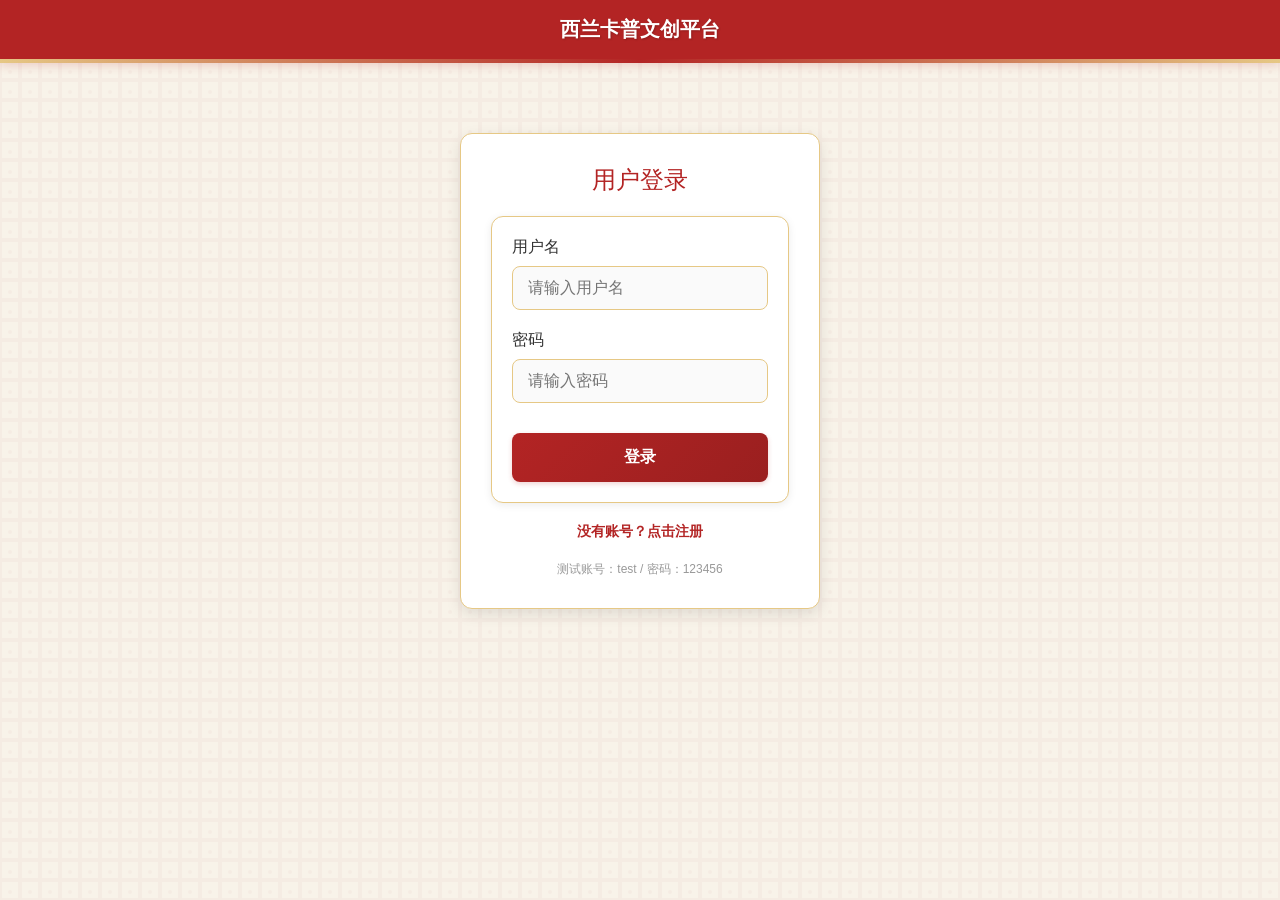
==== detail.html @ 6084dc37 "Add files via upload" ====
<!DOCTYPE html>
<html lang="zh-CN">
<head>
  <meta charset="UTF-8">
  <meta name="viewport" content="width=device-width, initial-scale=1.0">
  <title>作品详情 - 西兰卡普</title>
  <link rel="stylesheet" href="style.css">
</head>
<body>
  <!-- 顶部导航 -->
  <div class="header">
    <h1>作品详情</h1>
  </div>
  
  <!-- 主要内容 -->
  <div class="container" id="detailContainer">
    <!-- 内容由JS动态渲染 -->
  </div>

  <script src="script.js"></script>
</body>
</html>
---- style.css ----
/* 全局样式重置 */
* {
  margin: 0;
  padding: 0;
  box-sizing: border-box;
  font-family: "Microsoft Yahei", sans-serif;
}

/* 西兰卡普花纹背景定义 */
body {
  background-color: #f8f3e9;
  min-height: 100vh;
  padding-bottom: 60px;
  /* 西兰卡普暗纹背景 */
  background-image: 
    url("data:image/svg+xml,%3Csvg width='20' height='20' viewBox='0 0 20 20' xmlns='http://www.w3.org/2000/svg'%3E%3Cpath d='M0 0h20v20H0V0zm2 2v16h16V2H2zm8 12a2 2 0 1 1 0-4 2 2 0 0 1 0 4z' fill='%23b32424' fill-opacity='0.03' fill-rule='evenodd'/%3E%3C/svg%3E");
}

/* 西兰卡普主题色 */
:root {
  --xk-red: #b32424;
  --xk-yellow: #e6c885;
  --xk-blue: #2a558c;
  --xk-green: #4a7c59;
  --xk-bg: #f8f3e9;
  --xk-white: #ffffff;
}

/* 顶部导航栏（西兰卡普花纹边框） */
.header {
  background-color: var(--xk-red);
  color: white;
  padding: 16px 20px;
  text-align: center;
  position: sticky;
  top: 0;
  z-index: 999;
  /* 西兰卡普花纹下边框 */
  border-bottom: 4px solid;
  border-image: linear-gradient(90deg, var(--xk-yellow), var(--xk-red), var(--xk-yellow)) 1;
  box-shadow: 0 2px 10px rgba(179, 36, 36, 0.2);
}

.header h1 {
  font-size: 20px;
  font-weight: bold;
  text-shadow: 1px 1px 2px rgba(0,0,0,0.2);
}

/* 容器 */
.container {
  max-width: 750px;
  margin: 0 auto;
  padding: 20px;
}

/* 西兰卡普标题模块（带花纹装饰） */
.title-box {
  margin: 30px 0 20px;
  position: relative;
}

.title-box::before {
  content: "";
  position: absolute;
  left: 0;
  top: 12px;
  width: 8px;
  height: 24px;
  background-color: var(--xk-red);
  border-radius: 4px;
}

.main-title {
  font-size: 24px;
  color: #333;
  font-weight: bold;
  display: inline-block;
  margin-left: 15px;
  font-family: "SimHei", sans-serif;
}

.sub-title {
  font-size: 22px;
  color: var(--xk-red);
  margin-left: 10px;
  font-family: "SimHei", sans-serif;
}

.divider {
  width: 100px;
  height: 3px;
  background: linear-gradient(90deg, var(--xk-red), var(--xk-yellow));
  margin: 10px 0 20px 15px;
  border-radius: 3px;
}

.section-desc {
  font-size: 14px;
  color: #666;
  margin-left: 25px;
  font-style: italic;
}

/* 西兰卡普作品卡片（带花纹边框） */
.product-list {
  display: flex;
  flex-direction: column;
  gap: 20px;
  margin-top: 20px;
}

.product-item {
  background-color: var(--xk-white);
  border-radius: 12px;
  padding: 15px;
  box-shadow: 0 2px 8px rgba(0,0,0,0.08);
  cursor: pointer;
  transition: all 0.3s;
  /* 西兰卡普花纹边框 */
  border: 1px solid var(--xk-yellow);
  position: relative;
  overflow: hidden;
}

.product-item::after {
  content: "";
  position: absolute;
  top: 0;
  right: 0;
  width: 40px;
  height: 40px;
  background-image: url("data:image/svg+xml,%3Csvg width='40' height='40' viewBox='0 0 40 40' xmlns='http://www.w3.org/2000/svg'%3E%3Cpath d='M10 10h20v20H10V10zm5 5h10v10H15V15z' fill='%23e6c885' fill-opacity='0.2'/%3E%3C/svg%3E");
  opacity: 0.5;
}

.product-item:hover {
  transform: translateY(-2px);
  box-shadow: 0 5px 15px rgba(179, 36, 36, 0.1);
  border-color: var(--xk-red);
}

.product-card {
  display: flex;
  align-items: center;
}

.product-img {
  width: 80px;
  height: 80px;
  border-radius: 8px;
  object-fit: cover;
  margin-right: 15px;
  border: 2px solid var(--xk-yellow);
}

.product-info {
  flex: 1;
}

.product-name {
  font-size: 16px;
  font-weight: bold;
  color: #333;
  margin-bottom: 5px;
  font-family: "SimHei", sans-serif;
}

/* 不同纹样类型不同标签色 */
.product-tag {
  font-size: 12px;
  padding: 2px 8px;
  border-radius: 4px;
  display: inline-block;
  margin-bottom: 5px;
  font-weight: 500;
}

.tag-四十八勾 {
  background-color: rgba(179, 36, 36, 0.1);
  color: var(--xk-red);
}

.tag-阳雀花 {
  background-color: rgba(74, 124, 89, 0.1);
  color: var(--xk-green);
}

.tag-岩墙花 {
  background-color: rgba(42, 85, 140, 0.1);
  color: var(--xk-blue);
}

.tag-椅子花 {
  background-color: rgba(230, 200, 133, 0.1);
  color: #8a6d3b;
}

.tag-其他 {
  background-color: rgba(102, 102, 102, 0.1);
  color: #666;
}

.product-desc {
  font-size: 14px;
  color: #666;
  margin-bottom: 5px;
  display: -webkit-box;
  -webkit-line-clamp: 1;
  -webkit-box-orient: vertical;
  overflow: hidden;
}

.product-author {
  font-size: 12px;
  color: #999;
}

/* 空状态提示（带西兰卡普图标） */
.empty-tip {
  text-align: center;
  padding: 50px 0;
  font-size: 16px;
  color: #999;
}

.empty-tip::before {
  content: "🎨";
  font-size: 40px;
  display: block;
  margin-bottom: 10px;
}

/* 发布页样式（西兰卡普风格） */
.upload-box {
  width: 100%;
  height: 200px;
  background-color: var(--xk-white);
  border-radius: 12px;
  display: flex;
  align-items: center;
  justify-content: center;
  margin-bottom: 20px;
  overflow: hidden;
  cursor: pointer;
  box-shadow: 0 2px 8px rgba(0,0,0,0.08);
  border: 2px dashed var(--xk-yellow);
  transition: border-color 0.3s;
}

.upload-box:hover {
  border-color: var(--xk-red);
}

.upload-img {
  width: 100%;
  height: 100%;
  object-fit: cover;
}

.upload-tip {
  display: flex;
  flex-direction: column;
  align-items: center;
  color: #999;
}

.upload-tip .icon {
  font-size: 40px;
  color: var(--xk-red);
  margin-bottom: 5px;
}

.form-box {
  background-color: var(--xk-white);
  border-radius: 12px;
  padding: 20px;
  margin-bottom: 30px;
  box-shadow: 0 2px 8px rgba(0,0,0,0.08);
  border: 1px solid var(--xk-yellow);
}

.form-item {
  margin-bottom: 20px;
}

.form-item:last-child {
  margin-bottom: 0;
}

.label {
  font-size: 16px;
  color: #333;
  margin-bottom: 8px;
  display: block;
  font-weight: 500;
  font-family: "SimHei", sans-serif;
}

.input, .textarea, .select {
  width: 100%;
  padding: 12px 15px;
  border: 1px solid var(--xk-yellow);
  border-radius: 8px;
  font-size: 16px;
  color: #333;
  background-color: #fafafa;
  transition: border-color 0.3s;
}

.input:focus, .textarea:focus, .select:focus {
  outline: none;
  border-color: var(--xk-red);
  box-shadow: 0 0 0 2px rgba(179, 36, 36, 0.1);
}

.textarea {
  min-height: 120px;
  resize: none;
}

/* 按钮样式（西兰卡普渐变） */
.btn {
  width: 100%;
  padding: 14px 0;
  border: none;
  border-radius: 8px;
  font-size: 16px;
  font-weight: bold;
  cursor: pointer;
  transition: all 0.3s;
  font-family: "SimHei", sans-serif;
}

.primary-btn {
  background: linear-gradient(135deg, var(--xk-red), #9a1f1f);
  color: white;
  box-shadow: 0 2px 5px rgba(179, 36, 36, 0.2);
}

.primary-btn:hover {
  background: linear-gradient(135deg, #9a1f1f, var(--xk-red));
  transform: translateY(-1px);
  box-shadow: 0 4px 8px rgba(179, 36, 36, 0.3);
}

.primary-btn:disabled {
  background: #ccc;
  cursor: not-allowed;
  transform: none;
  box-shadow: none;
}

/* 详情页样式 */
.detail-img {
  width: 100%;
  border-radius: 12px;
  margin-bottom: 20px;
  border: 3px solid var(--xk-yellow);
  box-shadow: 0 3px 10px rgba(0,0,0,0.1);
}

.info-box {
  background-color: var(--xk-white);
  border-radius: 12px;
  padding: 20px;
  box-shadow: 0 2px 8px rgba(0,0,0,0.08);
  border: 1px solid var(--xk-yellow);
}

.info-item {
  margin-bottom: 15px;
  display: flex;
}

.info-item:last-child {
  margin-bottom: 0;
}

.info-label {
  min-width: 80px;
  font-size: 16px;
  color: #666;
  font-weight: 500;
}

.info-value {
  font-size: 16px;
  color: #333;
  flex: 1;
}

/* 个人中心样式 */
.profile-card {
  background-color: var(--xk-white);
  border-radius: 12px;
  padding: 30px 20px;
  text-align: center;
  margin-bottom: 20px;
  box-shadow: 0 2px 8px rgba(0,0,0,0.08);
  border: 1px solid var(--xk-yellow);
  position: relative;
}

.profile-card::before {
  content: "";
  position: absolute;
  top: 0;
  left: 0;
  right: 0;
  height: 8px;
  background: linear-gradient(90deg, var(--xk-red), var(--xk-yellow), var(--xk-red));
  border-top-left-radius: 12px;
  border-top-right-radius: 12px;
}

.avatar {
  width: 80px;
  height: 80px;
  border-radius: 50%;
  margin: 0 auto 15px;
  object-fit: cover;
  border: 3px solid var(--xk-yellow);
}

.nickname {
  font-size: 18px;
  color: #333;
  font-weight: bold;
  font-family: "SimHei", sans-serif;
}

.publish-btn {
  margin: 20px 0;
}

.my-product-list {
  display: flex;
  flex-wrap: wrap;
  gap: 15px;
  margin-top: 20px;
}

.my-product-item {
  width: calc(50% - 7.5px);
  background-color: var(--xk-white);
  border-radius: 12px;
  overflow: hidden;
  box-shadow: 0 2px 8px rgba(0,0,0,0.08);
  border: 1px solid var(--xk-yellow);
  transition: all 0.3s;
}

.my-product-item:hover {
  transform: translateY(-2px);
  border-color: var(--xk-red);
  box-shadow: 0 5px 15px rgba(179, 36, 36, 0.1);
}

.my-product-img {
  width: 100%;
  height: 120px;
  object-fit: cover;
  border-bottom: 1px solid var(--xk-yellow);
}

.my-product-name {
  padding: 10px;
  font-size: 14px;
  color: #333;
  white-space: nowrap;
  overflow: hidden;
  text-overflow: ellipsis;
  font-family: "SimHei", sans-serif;
}

/* 底部导航（西兰卡普风格） */
.tab-bar {
  position: fixed;
  bottom: 0;
  left: 0;
  right: 0;
  background-color: var(--xk-white);
  display: flex;
  padding: 8px 0;
  border-top: 2px solid var(--xk-yellow);
  box-shadow: 0 -2px 10px rgba(0,0,0,0.05);
}

.tab-item {
  flex: 1;
  text-align: center;
  color: #666;
  text-decoration: none;
  transition: all 0.3s;
}

.tab-item.active {
  color: var(--xk-red);
}

.tab-icon {
  font-size: 20px;
  margin-bottom: 4px;
  display: block;
}

.tab-text {
  font-size: 12px;
  font-family: "SimHei", sans-serif;
}

/* 操作按钮组 */
.btn-group {
  display: flex;
  gap: 10px;
  margin-top: 20px;
}

.btn-group .btn {
  flex: 1;
}

.secondary-btn {
  background-color: var(--xk-white);
  color: var(--xk-red);
  border: 1px solid var(--xk-red);
}

.secondary-btn:hover {
  background-color: #fef5f5;
}

/* 西兰卡普文化小贴士 */
.culture-tip {
  background-color: rgba(230, 200, 133, 0.1);
  border-left: 4px solid var(--xk-yellow);
  padding: 10px 15px;
  margin: 20px 0;
  border-radius: 0 8px 8px 0;
}

.culture-tip p {
  font-size: 14px;
  color: #666;
  line-height: 1.6;
}
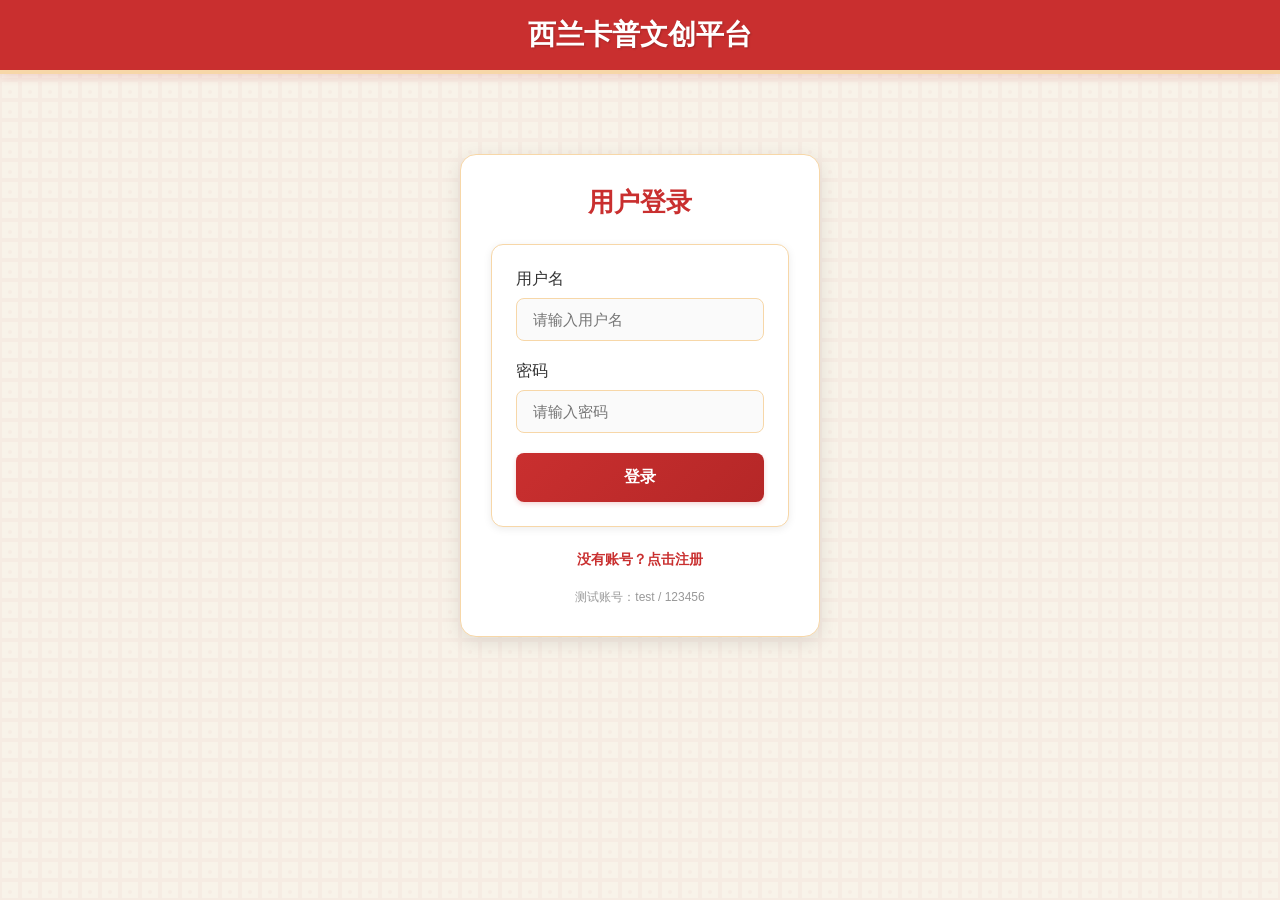
==== commit 38ffb9db: "Add files via upload" ====
--- a/detail.html
+++ b/detail.html
@@ -7,14 +7,23 @@
   <link rel="stylesheet" href="style.css">
 </head>
 <body>
-  <!-- 顶部导航 -->
   <div class="header">
     <h1>作品详情</h1>
   </div>
-  
-  <!-- 主要内容 -->
-  <div class="container" id="detailContainer">
-    <!-- 内容由JS动态渲染 -->
+
+  <div class="container">
+    <div id="detailContainer"></div>
+  </div>
+
+  <div class="tab-bar">
+    <a href="index.html" class="tab-item">
+      <span class="icon">🏠</span>
+      <span>首页</span>
+    </a>
+    <a href="profile.html" class="tab-item">
+      <span class="icon">👤</span>
+      <span>我的</span>
+    </a>
   </div>
 
   <script src="script.js"></script>
--- a/style.css
+++ b/style.css
@@ -1,547 +1,463 @@
-/* 全局样式重置 */
+/* 西兰卡普主题色（强制生效） */
+:root {
+  --xk-red: #c92f2f !important;
+  --xk-yellow: #f7d7a8 !important;
+  --xk-white: #ffffff !important;
+  --xk-bg: #f8f3e9 !important;
+  --xk-text: #333333 !important;
+}
+
+/* 全局重置 */
 * {
   margin: 0;
   padding: 0;
   box-sizing: border-box;
-  font-family: "Microsoft Yahei", sans-serif;
-}
-
-/* 西兰卡普花纹背景定义 */
+  font-family: "Microsoft YaHei", SimHei, sans-serif;
+}
+
+/* 页面背景（西兰卡普暗纹） */
 body {
-  background-color: #f8f3e9;
-  min-height: 100vh;
-  padding-bottom: 60px;
-  /* 西兰卡普暗纹背景 */
-  background-image: 
-    url("data:image/svg+xml,%3Csvg width='20' height='20' viewBox='0 0 20 20' xmlns='http://www.w3.org/2000/svg'%3E%3Cpath d='M0 0h20v20H0V0zm2 2v16h16V2H2zm8 12a2 2 0 1 1 0-4 2 2 0 0 1 0 4z' fill='%23b32424' fill-opacity='0.03' fill-rule='evenodd'/%3E%3C/svg%3E");
-}
-
-/* 西兰卡普主题色 */
-:root {
-  --xk-red: #b32424;
-  --xk-yellow: #e6c885;
-  --xk-blue: #2a558c;
-  --xk-green: #4a7c59;
-  --xk-bg: #f8f3e9;
-  --xk-white: #ffffff;
-}
-
-/* 顶部导航栏（西兰卡普花纹边框） */
+  background-color: var(--xk-bg) !important;
+  background-image: url("data:image/svg+xml,%3Csvg width='20' height='20' viewBox='0 0 20 20' xmlns='http://www.w3.org/2000/svg'%3E%3Cpath d='M0 0h20v20H0V0zm2 2v16h16V2H2zm8 12a2 2 0 1 1 0-4 2 2 0 0 1 0 4z' fill='%23c92f2f' fill-opacity='0.03' fill-rule='evenodd'/%3E%3C/svg%3E") !important;
+  color: var(--xk-text) !important;
+  padding-bottom: 70px !important;
+}
+
+/* 顶部红色导航栏（强制红色） */
 .header {
-  background-color: var(--xk-red);
-  color: white;
-  padding: 16px 20px;
-  text-align: center;
-  position: sticky;
-  top: 0;
-  z-index: 999;
-  /* 西兰卡普花纹下边框 */
-  border-bottom: 4px solid;
-  border-image: linear-gradient(90deg, var(--xk-yellow), var(--xk-red), var(--xk-yellow)) 1;
-  box-shadow: 0 2px 10px rgba(179, 36, 36, 0.2);
+  background-color: var(--xk-red) !important;
+  color: var(--xk-white) !important;
+  padding: 16px 20px !important;
+  text-align: center !important;
+  border-bottom: 4px solid var(--xk-yellow) !important;
+  box-shadow: 0 2px 10px rgba(201, 47, 47, 0.2) !important;
 }
 
 .header h1 {
-  font-size: 20px;
-  font-weight: bold;
-  text-shadow: 1px 1px 2px rgba(0,0,0,0.2);
+  font-size: 28px !important;
+  font-weight: bold !important;
+  text-shadow: 1px 1px 2px rgba(0,0,0,0.2) !important;
+  margin: 0 !important;
 }
 
 /* 容器 */
 .container {
-  max-width: 750px;
-  margin: 0 auto;
-  padding: 20px;
-}
-
-/* 西兰卡普标题模块（带花纹装饰） */
+  max-width: 750px !important;
+  margin: 30px auto !important;
+  padding: 0 20px !important;
+}
+
+/* 标题模块（带红色装饰） */
 .title-box {
-  margin: 30px 0 20px;
-  position: relative;
+  margin-bottom: 20px !important;
+  position: relative !important;
 }
 
 .title-box::before {
-  content: "";
-  position: absolute;
-  left: 0;
-  top: 12px;
-  width: 8px;
-  height: 24px;
-  background-color: var(--xk-red);
-  border-radius: 4px;
+  content: "" !important;
+  position: absolute !important;
+  left: 0 !important;
+  top: 12px !important;
+  width: 8px !important;
+  height: 24px !important;
+  background-color: var(--xk-red) !important;
+  border-radius: 4px !important;
 }
 
 .main-title {
-  font-size: 24px;
-  color: #333;
-  font-weight: bold;
-  display: inline-block;
-  margin-left: 15px;
-  font-family: "SimHei", sans-serif;
+  font-size: 26px !important;
+  color: var(--xk-text) !important;
+  font-weight: bold !important;
+  display: inline-block !important;
+  margin-left: 15px !important;
+  font-family: "SimHei", sans-serif !important;
 }
 
 .sub-title {
-  font-size: 22px;
-  color: var(--xk-red);
-  margin-left: 10px;
-  font-family: "SimHei", sans-serif;
+  font-size: 22px !important;
+  color: var(--xk-red) !important;
+  margin-left: 10px !important;
+  font-family: "SimHei", sans-serif !important;
 }
 
 .divider {
-  width: 100px;
-  height: 3px;
-  background: linear-gradient(90deg, var(--xk-red), var(--xk-yellow));
-  margin: 10px 0 20px 15px;
-  border-radius: 3px;
+  width: 100px !important;
+  height: 3px !important;
+  background: linear-gradient(90deg, var(--xk-red), var(--xk-yellow)) !important;
+  margin: 10px 0 20px 15px !important;
+  border-radius: 3px !important;
 }
 
 .section-desc {
-  font-size: 14px;
-  color: #666;
-  margin-left: 25px;
-  font-style: italic;
-}
-
-/* 西兰卡普作品卡片（带花纹边框） */
+  font-size: 14px !important;
+  color: #666 !important;
+  margin-left: 25px !important;
+  font-style: italic !important;
+}
+
+/* 文化小贴士（黄色边框） */
+.culture-tip {
+  background-color: rgba(247, 215, 168, 0.15) !important;
+  border-left: 4px solid var(--xk-yellow) !important;
+  padding: 12px 16px !important;
+  margin: 20px 0 !important;
+  border-radius: 0 8px 8px 0 !important;
+  font-size: 15px !important;
+  line-height: 1.6 !important;
+}
+
+/* 作品列表卡片（带黄色边框） */
 .product-list {
-  display: flex;
-  flex-direction: column;
-  gap: 20px;
-  margin-top: 20px;
+  display: flex !important;
+  flex-direction: column !important;
+  gap: 16px !important;
+  margin-top: 20px !important;
 }
 
 .product-item {
-  background-color: var(--xk-white);
-  border-radius: 12px;
-  padding: 15px;
-  box-shadow: 0 2px 8px rgba(0,0,0,0.08);
-  cursor: pointer;
-  transition: all 0.3s;
-  /* 西兰卡普花纹边框 */
-  border: 1px solid var(--xk-yellow);
-  position: relative;
-  overflow: hidden;
-}
-
-.product-item::after {
-  content: "";
-  position: absolute;
-  top: 0;
-  right: 0;
-  width: 40px;
-  height: 40px;
-  background-image: url("data:image/svg+xml,%3Csvg width='40' height='40' viewBox='0 0 40 40' xmlns='http://www.w3.org/2000/svg'%3E%3Cpath d='M10 10h20v20H10V10zm5 5h10v10H15V15z' fill='%23e6c885' fill-opacity='0.2'/%3E%3C/svg%3E");
-  opacity: 0.5;
+  background-color: var(--xk-white) !important;
+  border-radius: 12px !important;
+  padding: 16px !important;
+  box-shadow: 0 2px 8px rgba(0,0,0,0.08) !important;
+  cursor: pointer !important;
+  border: 1px solid var(--xk-yellow) !important;
+  transition: all 0.3s !important;
 }
 
 .product-item:hover {
-  transform: translateY(-2px);
-  box-shadow: 0 5px 15px rgba(179, 36, 36, 0.1);
-  border-color: var(--xk-red);
+  transform: translateY(-2px) !important;
+  box-shadow: 0 5px 15px rgba(201, 47, 47, 0.1) !important;
+  border-color: var(--xk-red) !important;
 }
 
 .product-card {
-  display: flex;
-  align-items: center;
+  display: flex !important;
+  align-items: center !important;
+  gap: 16px !important;
 }
 
 .product-img {
-  width: 80px;
-  height: 80px;
-  border-radius: 8px;
-  object-fit: cover;
-  margin-right: 15px;
-  border: 2px solid var(--xk-yellow);
+  width: 80px !important;
+  height: 80px !important;
+  border-radius: 8px !important;
+  object-fit: cover !important;
+  border: 2px solid var(--xk-yellow) !important;
 }
 
 .product-info {
-  flex: 1;
+  flex: 1 !important;
 }
 
 .product-name {
-  font-size: 16px;
-  font-weight: bold;
-  color: #333;
-  margin-bottom: 5px;
-  font-family: "SimHei", sans-serif;
-}
-
-/* 不同纹样类型不同标签色 */
+  font-size: 18px !important;
+  font-weight: bold !important;
+  color: var(--xk-text) !important;
+  margin-bottom: 6px !important;
+  font-family: "SimHei", sans-serif !important;
+}
+
+/* 纹样标签（分色） */
 .product-tag {
-  font-size: 12px;
-  padding: 2px 8px;
-  border-radius: 4px;
-  display: inline-block;
-  margin-bottom: 5px;
-  font-weight: 500;
+  font-size: 12px !important;
+  padding: 3px 8px !important;
+  border-radius: 4px !important;
+  display: inline-block !important;
+  margin-bottom: 6px !important;
+  font-weight: 500 !important;
 }
 
 .tag-四十八勾 {
-  background-color: rgba(179, 36, 36, 0.1);
-  color: var(--xk-red);
+  background-color: rgba(201, 47, 47, 0.1) !important;
+  color: var(--xk-red) !important;
 }
 
 .tag-阳雀花 {
-  background-color: rgba(74, 124, 89, 0.1);
-  color: var(--xk-green);
+  background-color: rgba(74, 124, 89, 0.1) !important;
+  color: #4a7c59 !important;
 }
 
 .tag-岩墙花 {
-  background-color: rgba(42, 85, 140, 0.1);
-  color: var(--xk-blue);
+  background-color: rgba(42, 85, 140, 0.1) !important;
+  color: #2a558c !important;
 }
 
 .tag-椅子花 {
-  background-color: rgba(230, 200, 133, 0.1);
-  color: #8a6d3b;
+  background-color: rgba(247, 215, 168, 0.2) !important;
+  color: #8a6d3b !important;
 }
 
 .tag-其他 {
-  background-color: rgba(102, 102, 102, 0.1);
-  color: #666;
+  background-color: rgba(102, 102, 102, 0.1) !important;
+  color: #666 !important;
 }
 
 .product-desc {
-  font-size: 14px;
-  color: #666;
-  margin-bottom: 5px;
-  display: -webkit-box;
-  -webkit-line-clamp: 1;
-  -webkit-box-orient: vertical;
-  overflow: hidden;
+  font-size: 14px !important;
+  color: #666 !important;
+  margin-bottom: 6px !important;
+  line-height: 1.5 !important;
 }
 
 .product-author {
-  font-size: 12px;
-  color: #999;
-}
-
-/* 空状态提示（带西兰卡普图标） */
+  font-size: 13px !important;
+  color: #999 !important;
+}
+
+/* 表单样式 */
+.form-box {
+  background-color: var(--xk-white) !important;
+  border-radius: 12px !important;
+  padding: 24px !important;
+  margin-bottom: 24px !important;
+  box-shadow: 0 2px 8px rgba(0,0,0,0.08) !important;
+  border: 1px solid var(--xk-yellow) !important;
+}
+
+.form-item {
+  margin-bottom: 20px !important;
+}
+
+.label {
+  font-size: 16px !important;
+  color: var(--xk-text) !important;
+  margin-bottom: 8px !important;
+  display: block !important;
+  font-weight: 500 !important;
+  font-family: "SimHei", sans-serif !important;
+}
+
+.input, .textarea, .select {
+  width: 100% !important;
+  padding: 12px 16px !important;
+  border: 1px solid var(--xk-yellow) !important;
+  border-radius: 8px !important;
+  font-size: 15px !important;
+  color: var(--xk-text) !important;
+  background-color: #fafafa !important;
+  transition: border-color 0.3s !important;
+}
+
+.input:focus, .textarea:focus, .select:focus {
+  outline: none !important;
+  border-color: var(--xk-red) !important;
+  box-shadow: 0 0 0 2px rgba(201, 47, 47, 0.1) !important;
+}
+
+.textarea {
+  min-height: 120px !important;
+  resize: none !important;
+}
+
+/* 按钮样式（强制红色） */
+.btn {
+  width: 100% !important;
+  padding: 14px 0 !important;
+  border: none !important;
+  border-radius: 8px !important;
+  font-size: 16px !important;
+  font-weight: bold !important;
+  cursor: pointer !important;
+  font-family: "SimHei", sans-serif !important;
+  transition: all 0.3s !important;
+}
+
+.primary-btn {
+  background: linear-gradient(135deg, var(--xk-red), #b52727) !important;
+  color: var(--xk-white) !important;
+  box-shadow: 0 2px 5px rgba(201, 47, 47, 0.2) !important;
+}
+
+.primary-btn:hover {
+  background: linear-gradient(135deg, #b52727, var(--xk-red)) !important;
+  transform: translateY(-1px) !important;
+  box-shadow: 0 4px 8px rgba(201, 47, 47, 0.3) !important;
+}
+
+.secondary-btn {
+  background-color: var(--xk-white) !important;
+  color: var(--xk-red) !important;
+  border: 1px solid var(--xk-red) !important;
+}
+
+.secondary-btn:hover {
+  background-color: #fef5f5 !important;
+}
+
+.publish-btn {
+  margin: 20px 0 !important;
+}
+
+/* 个人中心 */
+.profile-card {
+  background-color: var(--xk-white) !important;
+  border-radius: 16px !important;
+  padding: 30px 20px !important;
+  text-align: center !important;
+  margin-bottom: 24px !important;
+  box-shadow: 0 2px 8px rgba(0,0,0,0.08) !important;
+  border: 1px solid var(--xk-yellow) !important;
+  position: relative !important;
+}
+
+.profile-card::before {
+  content: "" !important;
+  position: absolute !important;
+  top: 0 !important;
+  left: 0 !important;
+  right: 0 !important;
+  height: 8px !important;
+  background: linear-gradient(90deg, var(--xk-red), var(--xk-yellow), var(--xk-red)) !important;
+  border-top-left-radius: 16px !important;
+  border-top-right-radius: 16px !important;
+}
+
+.avatar {
+  width: 80px !important;
+  height: 80px !important;
+  border-radius: 50% !important;
+  margin: 0 auto 15px !important;
+  object-fit: cover !important;
+  border: 3px solid var(--xk-yellow) !important;
+}
+
+.nickname {
+  font-size: 20px !important;
+  color: var(--xk-text) !important;
+  font-weight: bold !important;
+  font-family: "SimHei", sans-serif !important;
+  margin-bottom: 12px !important;
+}
+
+.my-product-list {
+  display: grid !important;
+  grid-template-columns: 1fr 1fr !important;
+  gap: 16px !important;
+  margin-top: 20px !important;
+}
+
+.my-product-item {
+  width: 100% !important;
+  background-color: var(--xk-white) !important;
+  border-radius: 12px !important;
+  overflow: hidden !important;
+  box-shadow: 0 2px 8px rgba(0,0,0,0.08) !important;
+  border: 1px solid var(--xk-yellow) !important;
+  transition: all 0.3s !important;
+  cursor: pointer !important;
+}
+
+.my-product-item:hover {
+  transform: translateY(-2px) !important;
+  border-color: var(--xk-red) !important;
+  box-shadow: 0 5px 15px rgba(201, 47, 47, 0.1) !important;
+}
+
+.my-product-img {
+  width: 100% !important;
+  height: 120px !important;
+  object-fit: cover !important;
+  border-bottom: 1px solid var(--xk-yellow) !important;
+}
+
+.my-product-name {
+  padding: 10px !important;
+  font-size: 15px !important;
+  color: var(--xk-text) !important;
+  white-space: nowrap !important;
+  overflow: hidden !important;
+  text-overflow: ellipsis !important;
+  font-family: "SimHei", sans-serif !important;
+  text-align: center !important;
+}
+
+/* 底部导航（强制红色激活态） */
+.tab-bar {
+  position: fixed !important;
+  bottom: 0 !important;
+  left: 0 !important;
+  right: 0 !important;
+  background-color: var(--xk-white) !important;
+  display: flex !important;
+  padding: 10px 0 !important;
+  border-top: 2px solid var(--xk-yellow) !important;
+  box-shadow: 0 -2px 10px rgba(0,0,0,0.05) !important;
+}
+
+.tab-item {
+  flex: 1 !important;
+  text-align: center !important;
+  color: #666 !important;
+  text-decoration: none !important;
+  transition: all 0.3s !important;
+  font-size: 12px !important;
+  font-family: "SimHei", sans-serif !important;
+}
+
+.tab-item.active {
+  color: var(--xk-red) !important;
+  font-weight: bold !important;
+}
+
+.tab-item .icon {
+  font-size: 22px !important;
+  margin-bottom: 4px !important;
+  display: block !important;
+}
+
+/* 按钮组 */
+.btn-group {
+  display: flex !important;
+  gap: 12px !important;
+  margin-top: 24px !important;
+}
+
+/* 详情页图片 */
+.detail-img {
+  width: 100% !important;
+  border-radius: 12px !important;
+  margin-bottom: 20px !important;
+  border: 3px solid var(--xk-yellow) !important;
+  box-shadow: 0 3px 10px rgba(0,0,0,0.1) !important;
+}
+
+.info-box {
+  background-color: var(--xk-white) !important;
+  border-radius: 12px !important;
+  padding: 24px !important;
+  box-shadow: 0 2px 8px rgba(0,0,0,0.08) !important;
+  border: 1px solid var(--xk-yellow) !important;
+}
+
+.info-item {
+  margin-bottom: 16px !important;
+  display: flex !important;
+  line-height: 1.6 !important;
+}
+
+.info-label {
+  min-width: 80px !important;
+  font-size: 15px !important;
+  color: #666 !important;
+  font-weight: 500 !important;
+}
+
+.info-value {
+  font-size: 15px !important;
+  color: var(--xk-text) !important;
+  flex: 1 !important;
+}
+
+/* 空状态 */
 .empty-tip {
-  text-align: center;
-  padding: 50px 0;
-  font-size: 16px;
-  color: #999;
+  text-align: center !important;
+  padding: 50px 0 !important;
+  font-size: 16px !important;
+  color: #999 !important;
 }
 
 .empty-tip::before {
-  content: "🎨";
-  font-size: 40px;
-  display: block;
-  margin-bottom: 10px;
-}
-
-/* 发布页样式（西兰卡普风格） */
-.upload-box {
-  width: 100%;
-  height: 200px;
-  background-color: var(--xk-white);
-  border-radius: 12px;
-  display: flex;
-  align-items: center;
-  justify-content: center;
-  margin-bottom: 20px;
-  overflow: hidden;
-  cursor: pointer;
-  box-shadow: 0 2px 8px rgba(0,0,0,0.08);
-  border: 2px dashed var(--xk-yellow);
-  transition: border-color 0.3s;
-}
-
-.upload-box:hover {
-  border-color: var(--xk-red);
-}
-
-.upload-img {
-  width: 100%;
-  height: 100%;
-  object-fit: cover;
-}
-
-.upload-tip {
-  display: flex;
-  flex-direction: column;
-  align-items: center;
-  color: #999;
-}
-
-.upload-tip .icon {
-  font-size: 40px;
-  color: var(--xk-red);
-  margin-bottom: 5px;
-}
-
-.form-box {
-  background-color: var(--xk-white);
-  border-radius: 12px;
-  padding: 20px;
-  margin-bottom: 30px;
-  box-shadow: 0 2px 8px rgba(0,0,0,0.08);
-  border: 1px solid var(--xk-yellow);
-}
-
-.form-item {
-  margin-bottom: 20px;
-}
-
-.form-item:last-child {
-  margin-bottom: 0;
-}
-
-.label {
-  font-size: 16px;
-  color: #333;
-  margin-bottom: 8px;
-  display: block;
-  font-weight: 500;
-  font-family: "SimHei", sans-serif;
-}
-
-.input, .textarea, .select {
-  width: 100%;
-  padding: 12px 15px;
-  border: 1px solid var(--xk-yellow);
-  border-radius: 8px;
-  font-size: 16px;
-  color: #333;
-  background-color: #fafafa;
-  transition: border-color 0.3s;
-}
-
-.input:focus, .textarea:focus, .select:focus {
-  outline: none;
-  border-color: var(--xk-red);
-  box-shadow: 0 0 0 2px rgba(179, 36, 36, 0.1);
-}
-
-.textarea {
-  min-height: 120px;
-  resize: none;
-}
-
-/* 按钮样式（西兰卡普渐变） */
-.btn {
-  width: 100%;
-  padding: 14px 0;
-  border: none;
-  border-radius: 8px;
-  font-size: 16px;
-  font-weight: bold;
-  cursor: pointer;
-  transition: all 0.3s;
-  font-family: "SimHei", sans-serif;
-}
-
-.primary-btn {
-  background: linear-gradient(135deg, var(--xk-red), #9a1f1f);
-  color: white;
-  box-shadow: 0 2px 5px rgba(179, 36, 36, 0.2);
-}
-
-.primary-btn:hover {
-  background: linear-gradient(135deg, #9a1f1f, var(--xk-red));
-  transform: translateY(-1px);
-  box-shadow: 0 4px 8px rgba(179, 36, 36, 0.3);
-}
-
-.primary-btn:disabled {
-  background: #ccc;
-  cursor: not-allowed;
-  transform: none;
-  box-shadow: none;
-}
-
-/* 详情页样式 */
-.detail-img {
-  width: 100%;
-  border-radius: 12px;
-  margin-bottom: 20px;
-  border: 3px solid var(--xk-yellow);
-  box-shadow: 0 3px 10px rgba(0,0,0,0.1);
-}
-
-.info-box {
-  background-color: var(--xk-white);
-  border-radius: 12px;
-  padding: 20px;
-  box-shadow: 0 2px 8px rgba(0,0,0,0.08);
-  border: 1px solid var(--xk-yellow);
-}
-
-.info-item {
-  margin-bottom: 15px;
-  display: flex;
-}
-
-.info-item:last-child {
-  margin-bottom: 0;
-}
-
-.info-label {
-  min-width: 80px;
-  font-size: 16px;
-  color: #666;
-  font-weight: 500;
-}
-
-.info-value {
-  font-size: 16px;
-  color: #333;
-  flex: 1;
-}
-
-/* 个人中心样式 */
-.profile-card {
-  background-color: var(--xk-white);
-  border-radius: 12px;
-  padding: 30px 20px;
-  text-align: center;
-  margin-bottom: 20px;
-  box-shadow: 0 2px 8px rgba(0,0,0,0.08);
-  border: 1px solid var(--xk-yellow);
-  position: relative;
-}
-
-.profile-card::before {
-  content: "";
-  position: absolute;
-  top: 0;
-  left: 0;
-  right: 0;
-  height: 8px;
-  background: linear-gradient(90deg, var(--xk-red), var(--xk-yellow), var(--xk-red));
-  border-top-left-radius: 12px;
-  border-top-right-radius: 12px;
-}
-
-.avatar {
-  width: 80px;
-  height: 80px;
-  border-radius: 50%;
-  margin: 0 auto 15px;
-  object-fit: cover;
-  border: 3px solid var(--xk-yellow);
-}
-
-.nickname {
-  font-size: 18px;
-  color: #333;
-  font-weight: bold;
-  font-family: "SimHei", sans-serif;
-}
-
-.publish-btn {
-  margin: 20px 0;
-}
-
-.my-product-list {
-  display: flex;
-  flex-wrap: wrap;
-  gap: 15px;
-  margin-top: 20px;
-}
-
-.my-product-item {
-  width: calc(50% - 7.5px);
-  background-color: var(--xk-white);
-  border-radius: 12px;
-  overflow: hidden;
-  box-shadow: 0 2px 8px rgba(0,0,0,0.08);
-  border: 1px solid var(--xk-yellow);
-  transition: all 0.3s;
-}
-
-.my-product-item:hover {
-  transform: translateY(-2px);
-  border-color: var(--xk-red);
-  box-shadow: 0 5px 15px rgba(179, 36, 36, 0.1);
-}
-
-.my-product-img {
-  width: 100%;
-  height: 120px;
-  object-fit: cover;
-  border-bottom: 1px solid var(--xk-yellow);
-}
-
-.my-product-name {
-  padding: 10px;
-  font-size: 14px;
-  color: #333;
-  white-space: nowrap;
-  overflow: hidden;
-  text-overflow: ellipsis;
-  font-family: "SimHei", sans-serif;
-}
-
-/* 底部导航（西兰卡普风格） */
-.tab-bar {
-  position: fixed;
-  bottom: 0;
-  left: 0;
-  right: 0;
-  background-color: var(--xk-white);
-  display: flex;
-  padding: 8px 0;
-  border-top: 2px solid var(--xk-yellow);
-  box-shadow: 0 -2px 10px rgba(0,0,0,0.05);
-}
-
-.tab-item {
-  flex: 1;
-  text-align: center;
-  color: #666;
-  text-decoration: none;
-  transition: all 0.3s;
-}
-
-.tab-item.active {
-  color: var(--xk-red);
-}
-
-.tab-icon {
-  font-size: 20px;
-  margin-bottom: 4px;
-  display: block;
-}
-
-.tab-text {
-  font-size: 12px;
-  font-family: "SimHei", sans-serif;
-}
-
-/* 操作按钮组 */
-.btn-group {
-  display: flex;
-  gap: 10px;
-  margin-top: 20px;
-}
-
-.btn-group .btn {
-  flex: 1;
-}
-
-.secondary-btn {
-  background-color: var(--xk-white);
-  color: var(--xk-red);
-  border: 1px solid var(--xk-red);
-}
-
-.secondary-btn:hover {
-  background-color: #fef5f5;
-}
-
-/* 西兰卡普文化小贴士 */
-.culture-tip {
-  background-color: rgba(230, 200, 133, 0.1);
-  border-left: 4px solid var(--xk-yellow);
-  padding: 10px 15px;
-  margin: 20px 0;
-  border-radius: 0 8px 8px 0;
-}
-
-.culture-tip p {
-  font-size: 14px;
-  color: #666;
-  line-height: 1.6;
+  content: "🎨" !important;
+  font-size: 40px !important;
+  display: block !important;
+  margin-bottom: 10px !important;
 }
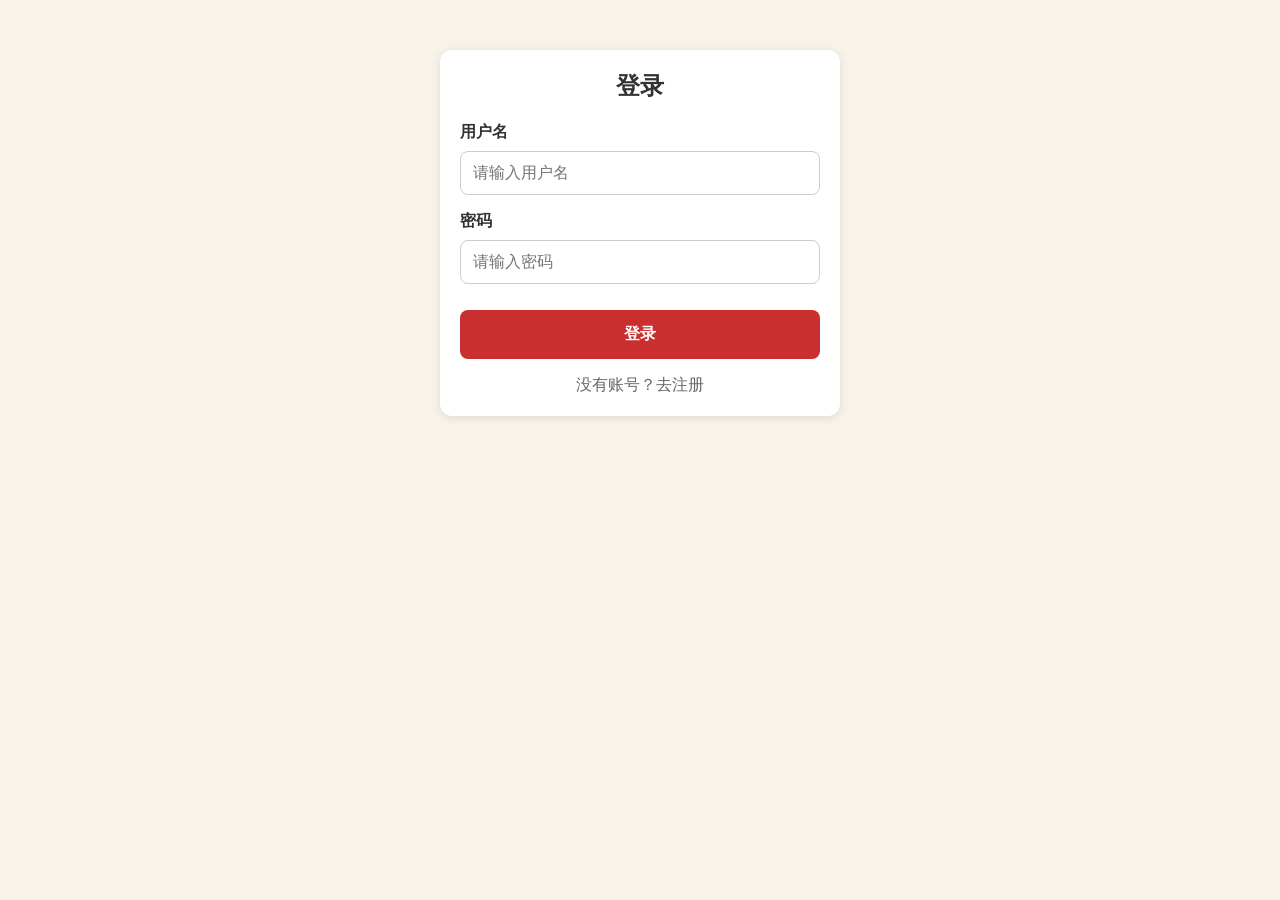
==== commit 0b716b8f: "Add files via upload" ====
--- a/detail.html
+++ b/detail.html
@@ -5,8 +5,28 @@
   <meta name="viewport" content="width=device-width, initial-scale=1.0">
   <title>作品详情 - 西兰卡普</title>
   <link rel="stylesheet" href="style.css">
+  <style>
+    .back-btn {
+      position: fixed;
+      top: 20px;
+      left: 20px;
+      background: #c92f2f;
+      color: white;
+      border: none;
+      padding: 8px 16px;
+      border-radius: 8px;
+      font-size: 16px;
+      cursor: pointer;
+      z-index: 9999;
+      font-weight:bold;
+    }
+    .btn-group{display:flex;gap:12px;margin-top:20px;}
+  </style>
 </head>
 <body>
+
+<button class="back-btn" onclick="location.href='index.html'">← 返回主页</button>
+
   <div class="header">
     <h1>作品详情</h1>
   </div>
@@ -15,17 +35,6 @@
     <div id="detailContainer"></div>
   </div>
 
-  <div class="tab-bar">
-    <a href="index.html" class="tab-item">
-      <span class="icon">🏠</span>
-      <span>首页</span>
-    </a>
-    <a href="profile.html" class="tab-item">
-      <span class="icon">👤</span>
-      <span>我的</span>
-    </a>
-  </div>
-
   <script src="script.js"></script>
 </body>
 </html>
--- a/style.css
+++ b/style.css
@@ -1,463 +1,231 @@
-/* 西兰卡普主题色（强制生效） */
-:root {
-  --xk-red: #c92f2f !important;
-  --xk-yellow: #f7d7a8 !important;
-  --xk-white: #ffffff !important;
-  --xk-bg: #f8f3e9 !important;
-  --xk-text: #333333 !important;
-}
-
-/* 全局重置 */
-* {
-  margin: 0;
-  padding: 0;
-  box-sizing: border-box;
-  font-family: "Microsoft YaHei", SimHei, sans-serif;
-}
-
-/* 页面背景（西兰卡普暗纹） */
-body {
-  background-color: var(--xk-bg) !important;
-  background-image: url("data:image/svg+xml,%3Csvg width='20' height='20' viewBox='0 0 20 20' xmlns='http://www.w3.org/2000/svg'%3E%3Cpath d='M0 0h20v20H0V0zm2 2v16h16V2H2zm8 12a2 2 0 1 1 0-4 2 2 0 0 1 0 4z' fill='%23c92f2f' fill-opacity='0.03' fill-rule='evenodd'/%3E%3C/svg%3E") !important;
-  color: var(--xk-text) !important;
-  padding-bottom: 70px !important;
-}
-
-/* 顶部红色导航栏（强制红色） */
-.header {
-  background-color: var(--xk-red) !important;
-  color: var(--xk-white) !important;
-  padding: 16px 20px !important;
-  text-align: center !important;
-  border-bottom: 4px solid var(--xk-yellow) !important;
-  box-shadow: 0 2px 10px rgba(201, 47, 47, 0.2) !important;
-}
-
-.header h1 {
-  font-size: 28px !important;
-  font-weight: bold !important;
-  text-shadow: 1px 1px 2px rgba(0,0,0,0.2) !important;
-  margin: 0 !important;
-}
-
-/* 容器 */
-.container {
-  max-width: 750px !important;
-  margin: 30px auto !important;
-  padding: 0 20px !important;
-}
-
-/* 标题模块（带红色装饰） */
-.title-box {
-  margin-bottom: 20px !important;
-  position: relative !important;
-}
-
-.title-box::before {
-  content: "" !important;
-  position: absolute !important;
-  left: 0 !important;
-  top: 12px !important;
-  width: 8px !important;
-  height: 24px !important;
-  background-color: var(--xk-red) !important;
-  border-radius: 4px !important;
-}
-
-.main-title {
-  font-size: 26px !important;
-  color: var(--xk-text) !important;
-  font-weight: bold !important;
-  display: inline-block !important;
-  margin-left: 15px !important;
-  font-family: "SimHei", sans-serif !important;
-}
-
-.sub-title {
-  font-size: 22px !important;
-  color: var(--xk-red) !important;
-  margin-left: 10px !important;
-  font-family: "SimHei", sans-serif !important;
-}
-
-.divider {
-  width: 100px !important;
-  height: 3px !important;
-  background: linear-gradient(90deg, var(--xk-red), var(--xk-yellow)) !important;
-  margin: 10px 0 20px 15px !important;
-  border-radius: 3px !important;
-}
-
-.section-desc {
-  font-size: 14px !important;
-  color: #666 !important;
-  margin-left: 25px !important;
-  font-style: italic !important;
-}
-
-/* 文化小贴士（黄色边框） */
-.culture-tip {
-  background-color: rgba(247, 215, 168, 0.15) !important;
-  border-left: 4px solid var(--xk-yellow) !important;
-  padding: 12px 16px !important;
-  margin: 20px 0 !important;
-  border-radius: 0 8px 8px 0 !important;
-  font-size: 15px !important;
-  line-height: 1.6 !important;
-}
-
-/* 作品列表卡片（带黄色边框） */
-.product-list {
-  display: flex !important;
-  flex-direction: column !important;
-  gap: 16px !important;
-  margin-top: 20px !important;
-}
-
-.product-item {
-  background-color: var(--xk-white) !important;
-  border-radius: 12px !important;
-  padding: 16px !important;
-  box-shadow: 0 2px 8px rgba(0,0,0,0.08) !important;
-  cursor: pointer !important;
-  border: 1px solid var(--xk-yellow) !important;
-  transition: all 0.3s !important;
-}
-
-.product-item:hover {
-  transform: translateY(-2px) !important;
-  box-shadow: 0 5px 15px rgba(201, 47, 47, 0.1) !important;
-  border-color: var(--xk-red) !important;
-}
-
-.product-card {
-  display: flex !important;
-  align-items: center !important;
-  gap: 16px !important;
-}
-
-.product-img {
-  width: 80px !important;
-  height: 80px !important;
-  border-radius: 8px !important;
-  object-fit: cover !important;
-  border: 2px solid var(--xk-yellow) !important;
-}
-
-.product-info {
-  flex: 1 !important;
-}
-
-.product-name {
-  font-size: 18px !important;
-  font-weight: bold !important;
-  color: var(--xk-text) !important;
-  margin-bottom: 6px !important;
-  font-family: "SimHei", sans-serif !important;
-}
-
-/* 纹样标签（分色） */
-.product-tag {
-  font-size: 12px !important;
-  padding: 3px 8px !important;
-  border-radius: 4px !important;
-  display: inline-block !important;
-  margin-bottom: 6px !important;
-  font-weight: 500 !important;
-}
-
-.tag-四十八勾 {
-  background-color: rgba(201, 47, 47, 0.1) !important;
-  color: var(--xk-red) !important;
-}
-
-.tag-阳雀花 {
-  background-color: rgba(74, 124, 89, 0.1) !important;
-  color: #4a7c59 !important;
-}
-
-.tag-岩墙花 {
-  background-color: rgba(42, 85, 140, 0.1) !important;
-  color: #2a558c !important;
-}
-
-.tag-椅子花 {
-  background-color: rgba(247, 215, 168, 0.2) !important;
-  color: #8a6d3b !important;
-}
-
-.tag-其他 {
-  background-color: rgba(102, 102, 102, 0.1) !important;
-  color: #666 !important;
-}
-
-.product-desc {
-  font-size: 14px !important;
-  color: #666 !important;
-  margin-bottom: 6px !important;
-  line-height: 1.5 !important;
-}
-
-.product-author {
-  font-size: 13px !important;
-  color: #999 !important;
-}
-
-/* 表单样式 */
-.form-box {
-  background-color: var(--xk-white) !important;
-  border-radius: 12px !important;
-  padding: 24px !important;
-  margin-bottom: 24px !important;
-  box-shadow: 0 2px 8px rgba(0,0,0,0.08) !important;
-  border: 1px solid var(--xk-yellow) !important;
-}
-
-.form-item {
-  margin-bottom: 20px !important;
-}
-
-.label {
-  font-size: 16px !important;
-  color: var(--xk-text) !important;
-  margin-bottom: 8px !important;
-  display: block !important;
-  font-weight: 500 !important;
-  font-family: "SimHei", sans-serif !important;
-}
-
-.input, .textarea, .select {
-  width: 100% !important;
-  padding: 12px 16px !important;
-  border: 1px solid var(--xk-yellow) !important;
-  border-radius: 8px !important;
-  font-size: 15px !important;
-  color: var(--xk-text) !important;
-  background-color: #fafafa !important;
-  transition: border-color 0.3s !important;
-}
-
-.input:focus, .textarea:focus, .select:focus {
-  outline: none !important;
-  border-color: var(--xk-red) !important;
-  box-shadow: 0 0 0 2px rgba(201, 47, 47, 0.1) !important;
-}
-
-.textarea {
-  min-height: 120px !important;
-  resize: none !important;
-}
-
-/* 按钮样式（强制红色） */
-.btn {
-  width: 100% !important;
-  padding: 14px 0 !important;
-  border: none !important;
-  border-radius: 8px !important;
-  font-size: 16px !important;
-  font-weight: bold !important;
-  cursor: pointer !important;
-  font-family: "SimHei", sans-serif !important;
-  transition: all 0.3s !important;
-}
-
-.primary-btn {
-  background: linear-gradient(135deg, var(--xk-red), #b52727) !important;
-  color: var(--xk-white) !important;
-  box-shadow: 0 2px 5px rgba(201, 47, 47, 0.2) !important;
-}
-
-.primary-btn:hover {
-  background: linear-gradient(135deg, #b52727, var(--xk-red)) !important;
-  transform: translateY(-1px) !important;
-  box-shadow: 0 4px 8px rgba(201, 47, 47, 0.3) !important;
-}
-
-.secondary-btn {
-  background-color: var(--xk-white) !important;
-  color: var(--xk-red) !important;
-  border: 1px solid var(--xk-red) !important;
-}
-
-.secondary-btn:hover {
-  background-color: #fef5f5 !important;
-}
-
-.publish-btn {
-  margin: 20px 0 !important;
-}
-
-/* 个人中心 */
-.profile-card {
-  background-color: var(--xk-white) !important;
-  border-radius: 16px !important;
-  padding: 30px 20px !important;
-  text-align: center !important;
-  margin-bottom: 24px !important;
-  box-shadow: 0 2px 8px rgba(0,0,0,0.08) !important;
-  border: 1px solid var(--xk-yellow) !important;
-  position: relative !important;
-}
-
-.profile-card::before {
-  content: "" !important;
-  position: absolute !important;
-  top: 0 !important;
-  left: 0 !important;
-  right: 0 !important;
-  height: 8px !important;
-  background: linear-gradient(90deg, var(--xk-red), var(--xk-yellow), var(--xk-red)) !important;
-  border-top-left-radius: 16px !important;
-  border-top-right-radius: 16px !important;
-}
-
-.avatar {
-  width: 80px !important;
-  height: 80px !important;
-  border-radius: 50% !important;
-  margin: 0 auto 15px !important;
-  object-fit: cover !important;
-  border: 3px solid var(--xk-yellow) !important;
-}
-
-.nickname {
-  font-size: 20px !important;
-  color: var(--xk-text) !important;
-  font-weight: bold !important;
-  font-family: "SimHei", sans-serif !important;
-  margin-bottom: 12px !important;
-}
-
-.my-product-list {
-  display: grid !important;
-  grid-template-columns: 1fr 1fr !important;
-  gap: 16px !important;
-  margin-top: 20px !important;
-}
-
-.my-product-item {
-  width: 100% !important;
-  background-color: var(--xk-white) !important;
-  border-radius: 12px !important;
-  overflow: hidden !important;
-  box-shadow: 0 2px 8px rgba(0,0,0,0.08) !important;
-  border: 1px solid var(--xk-yellow) !important;
-  transition: all 0.3s !important;
-  cursor: pointer !important;
-}
-
-.my-product-item:hover {
-  transform: translateY(-2px) !important;
-  border-color: var(--xk-red) !important;
-  box-shadow: 0 5px 15px rgba(201, 47, 47, 0.1) !important;
-}
-
-.my-product-img {
-  width: 100% !important;
-  height: 120px !important;
-  object-fit: cover !important;
-  border-bottom: 1px solid var(--xk-yellow) !important;
-}
-
-.my-product-name {
-  padding: 10px !important;
-  font-size: 15px !important;
-  color: var(--xk-text) !important;
-  white-space: nowrap !important;
-  overflow: hidden !important;
-  text-overflow: ellipsis !important;
-  font-family: "SimHei", sans-serif !important;
-  text-align: center !important;
-}
-
-/* 底部导航（强制红色激活态） */
-.tab-bar {
-  position: fixed !important;
-  bottom: 0 !important;
-  left: 0 !important;
-  right: 0 !important;
-  background-color: var(--xk-white) !important;
-  display: flex !important;
-  padding: 10px 0 !important;
-  border-top: 2px solid var(--xk-yellow) !important;
-  box-shadow: 0 -2px 10px rgba(0,0,0,0.05) !important;
-}
-
-.tab-item {
-  flex: 1 !important;
-  text-align: center !important;
-  color: #666 !important;
-  text-decoration: none !important;
-  transition: all 0.3s !important;
-  font-size: 12px !important;
-  font-family: "SimHei", sans-serif !important;
-}
-
-.tab-item.active {
-  color: var(--xk-red) !important;
-  font-weight: bold !important;
-}
-
-.tab-item .icon {
-  font-size: 22px !important;
-  margin-bottom: 4px !important;
-  display: block !important;
-}
-
-/* 按钮组 */
-.btn-group {
-  display: flex !important;
-  gap: 12px !important;
-  margin-top: 24px !important;
-}
-
-/* 详情页图片 */
-.detail-img {
-  width: 100% !important;
-  border-radius: 12px !important;
-  margin-bottom: 20px !important;
-  border: 3px solid var(--xk-yellow) !important;
-  box-shadow: 0 3px 10px rgba(0,0,0,0.1) !important;
-}
-
-.info-box {
-  background-color: var(--xk-white) !important;
-  border-radius: 12px !important;
-  padding: 24px !important;
-  box-shadow: 0 2px 8px rgba(0,0,0,0.08) !important;
-  border: 1px solid var(--xk-yellow) !important;
-}
-
-.info-item {
-  margin-bottom: 16px !important;
-  display: flex !important;
-  line-height: 1.6 !important;
-}
-
-.info-label {
-  min-width: 80px !important;
-  font-size: 15px !important;
-  color: #666 !important;
-  font-weight: 500 !important;
-}
-
-.info-value {
-  font-size: 15px !important;
-  color: var(--xk-text) !important;
-  flex: 1 !important;
-}
-
-/* 空状态 */
-.empty-tip {
-  text-align: center !important;
-  padding: 50px 0 !important;
-  font-size: 16px !important;
-  color: #999 !important;
-}
-
-.empty-tip::before {
-  content: "🎨" !important;
-  font-size: 40px !important;
-  display: block !important;
-  margin-bottom: 10px !important;
+:root{
+  --xk-red:#c92f2f;
+  --xk-yellow:#f7d7a8;
+  --xk-white:#ffffff;
+  --xk-bg:#f8f3e9;
+  --xk-text:#333333;
+}
+*{
+  margin:0;
+  padding:0;
+  box-sizing:border-box;
+  font-family:"Microsoft YaHei",SimHei,sans-serif;
+}
+body{
+  background-color:var(--xk-bg);
+  color:var(--xk-text);
+  padding-bottom:70px;
+}
+.header{
+  background-color:var(--xk-red);
+  color:white;
+  padding:16px 0;
+  text-align:center;
+  border-bottom:4px solid var(--xk-yellow);
+}
+.header h1{
+  font-size:24px;
+}
+.container{
+  max-width:600px;
+  margin:0 auto;
+  padding:20px;
+}
+.title-box{
+  margin-bottom:16px;
+}
+.main-title{
+  font-size:22px;
+  font-weight:bold;
+}
+.sub-title{
+  font-size:18px;
+  color:var(--xk-red);
+  margin-left:8px;
+}
+.divider{
+  width:80px;
+  height:3px;
+  background:linear-gradient(90deg,var(--xk-red),var(--xk-yellow));
+  margin:8px 0;
+  border-radius:2px;
+}
+.culture-tip{
+  background:rgba(247,215,168,0.15);
+  border-left:4px solid var(--xk-yellow);
+  padding:12px;
+  margin:16px 0;
+  border-radius:0 8px 8px 0;
+  font-size:14px;
+}
+.product-list{
+  display:flex;
+  flex-direction:column;
+  gap:16px;
+}
+.product-item{
+  background:white;
+  border-radius:12px;
+  padding:16px;
+  border:1px solid var(--xk-yellow);
+  display:flex;
+  gap:16px;
+  cursor:pointer;
+}
+.product-img{
+  width:80px;
+  height:80px;
+  border-radius:8px;
+  object-fit:cover;
+}
+.product-info{
+  flex:1;
+}
+.product-name{
+  font-size:18px;
+  font-weight:bold;
+  margin-bottom:6px;
+}
+.product-tag{
+  display:inline-block;
+  background:var(--xk-yellow);
+  color:#900;
+  padding:3px 8px;
+  border-radius:4px;
+  font-size:12px;
+  margin-bottom:6px;
+}
+.product-desc{
+  font-size:14px;
+  color:#666;
+  margin-bottom:6px;
+}
+.product-author{
+  font-size:13px;
+  color:#999;
+}
+.form-box{
+  background:white;
+  border-radius:12px;
+  padding:20px;
+  border:1px solid var(--xk-yellow);
+}
+.form-item{
+  margin-bottom:16px;
+}
+.label{
+  display:block;
+  margin-bottom:8px;
+  font-weight:bold;
+}
+.input,.textarea,.select{
+  width:100%;
+  padding:12px;
+  border:1px solid var(--xk-yellow);
+  border-radius:8px;
+  font-size:16px;
+}
+.textarea{
+  min-height:120px;
+  resize:none;
+}
+.btn{
+  width:100%;
+  padding:14px;
+  border:none;
+  border-radius:8px;
+  font-size:16px;
+  font-weight:bold;
+  cursor:pointer;
+}
+.primary-btn{
+  background:var(--xk-red);
+  color:white;
+}
+.secondary-btn{
+  background:#f1f1f1;
+  color:#333;
+}
+.publish-btn{
+  margin-top:16px;
+}
+.profile-card{
+  background:white;
+  border-radius:16px;
+  padding:30px 20px;
+  text-align:center;
+  border:1px solid var(--xk-yellow);
+  margin-bottom:20px;
+}
+.avatar{
+  width:80px;
+  height:80px;
+  border-radius:50%;
+  margin:0 auto 16px;
+  object-fit:cover;
+  border:3px solid var(--xk-yellow);
+}
+.nickname{
+  font-size:20px;
+  font-weight:bold;
+  margin-bottom:16px;
+}
+.my-product-list{
+  display:grid;
+  grid-template-columns:1fr 1fr;
+  gap:16px;
+}
+.my-product-item{
+  background:white;
+  border-radius:12px;
+  overflow:hidden;
+  border:1px solid var(--xk-yellow);
+  cursor:pointer;
+}
+.my-product-img{
+  width:100%;
+  height:120px;
+  object-fit:cover;
+}
+.my-product-name{
+  padding:10px;
+  text-align:center;
+  font-size:14px;
+  white-space:nowrap;
+  overflow:hidden;
+  text-overflow:ellipsis;
+}
+.tab-bar{
+  position:fixed;
+  bottom:0;
+  left:0;
+  right:0;
+  background:white;
+  display:flex;
+  padding:10px 0;
+  border-top:2px solid var(--xk-yellow);
+  z-index:99;
+}
+.tab-item{
+  flex:1;
+  text-align:center;
+  color:#666;
+  text-decoration:none;
+  font-size:12px;
+}
+.tab-item.active{
+  color:var(--xk-red);
+  font-weight:bold;
+}
+.tab-item .icon{
+  font-size:22px;
+  margin-bottom:4px;
+  display:block;
+}
+.info-box{
+  background:white;
+  padding:20px;
+  border-radius:12px;
+  border:1px solid var(--xk-yellow);
+  margin-bottom:20px;
 }
